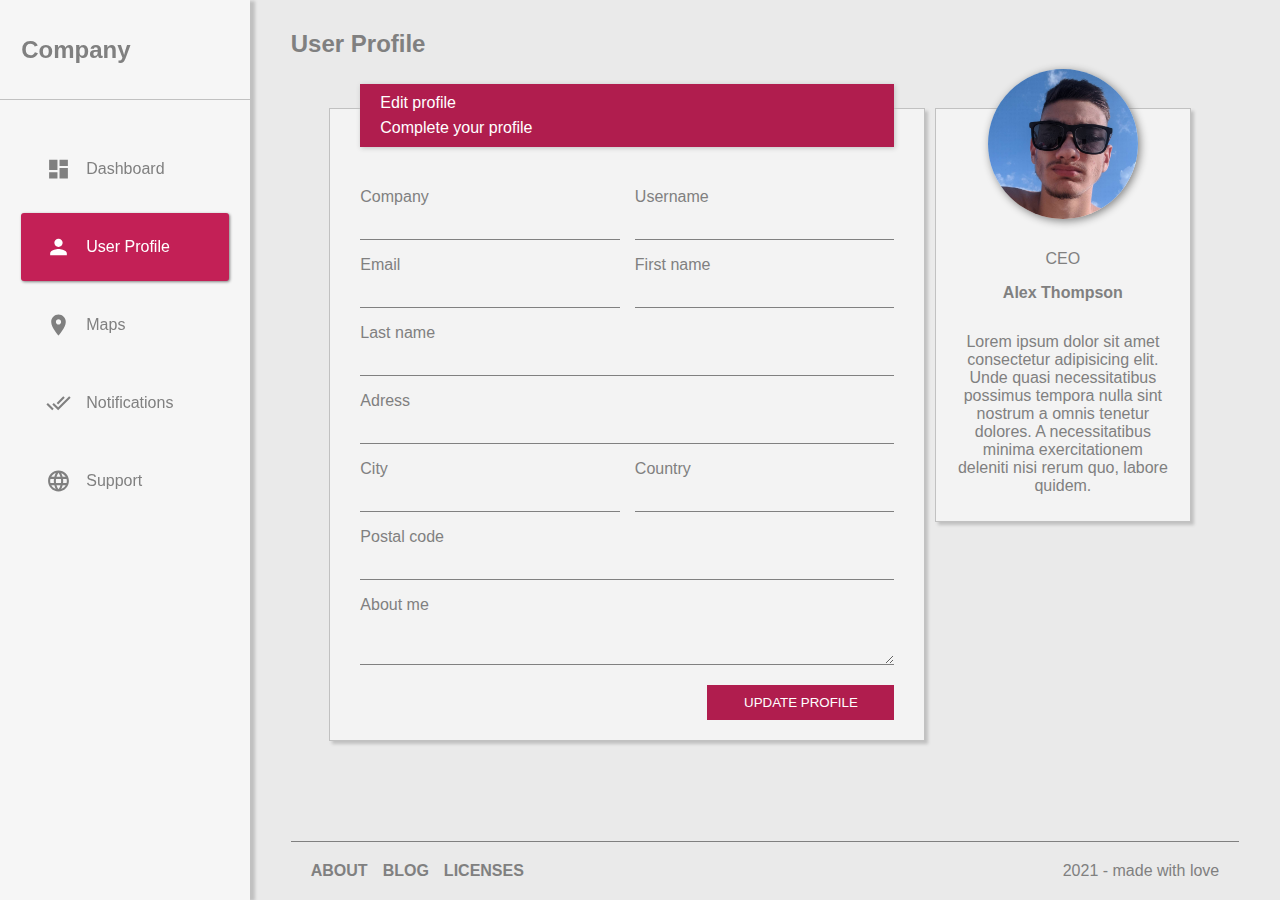
==== user.html @ 1bba41e6 "init commit in dev" ====
<!DOCTYPE html>
<html lang="en">

<head>
    <meta charset="UTF-8">
    <meta http-equiv="X-UA-Compatible" content="IE=edge">
    <meta name="viewport" content="width=device-width, initial-scale=1.0">
    <!-- GLOBAL INCLUDES -->
    <link rel="stylesheet" href="assets/css/framework.css">
    <link rel="stylesheet" href="assets/css/media.min.css">

    <!-- UNIQUE INCLUDES -->
    <link rel="stylesheet" href="assets/css/styleUser.min.css">

    <title>User Profile</title>
</head>

<body>
    <main id="content">
        <div class="container">
            <header class="d-flex">
                <input type="checkbox" id="burgerCheck" style="display: none;">
                <label for="burgerCheck">
                    <div class="burger-menu">
                        <div class="line"></div>
                        <div class="line"></div>
                        <div class="line"></div>
                    </div>
                </label>
                <nav id="mainNavMenu">
                    <header class="d-flex align-center">
                        <div class="container">
                            <div class="wrapper">
                                <div class="logo">
                                    <h2>Company</h2>
                                </div>
                            </div>
                        </div>
                    </header>
                    <main>
                        <div class="container">
                            <ul class="menu no-list-style">
                                <li class="menuItem">
                                    <a href="index.html" class="d-flex align-center">
                                        <svg height="48" viewBox="0 0 48 48" width="48"
                                            xmlns="http://www.w3.org/2000/svg">
                                            <path d="M0 0h48v48h-48z" fill="none" />
                                            <path fill="gray"
                                                d="M6 26h16v-20h-16v20zm0 16h16v-12h-16v12zm20 0h16v-20h-16v20zm0-36v12h16v-12h-16z" />
                                        </svg>
                                        Dashboard
                                    </a>
                                </li>
                                <li class="menuItem active">
                                    <a href="user.html" class="d-flex align-center">
                                        <svg height="48" viewBox="0 0 48 48" width="48"
                                            xmlns="http://www.w3.org/2000/svg">
                                            <path d="M0 0h48v48h-48z" fill="none" />
                                            <path fill="gray"
                                                d="M24 8c-4.42 0-8 3.58-8 8 0 4.41 3.58 8 8 8s8-3.59 8-8c0-4.42-3.58-8-8-8zm0 20c-5.33 0-16 2.67-16 8v4h32v-4c0-5.33-10.67-8-16-8z" />
                                        </svg>
                                        User Profile
                                    </a>
                                </li>
                                <li class="menuItem">
                                    <a href="#" class="d-flex align-center">
                                        <svg height="48" viewBox="0 0 48 48" width="48"
                                            xmlns="http://www.w3.org/2000/svg">
                                            <path d="M0 0h48v48h-48z" fill="none" />
                                            <path fill="gray"
                                                d="M24 4c-7.73 0-14 6.27-14 14 0 10.5 14 26 14 26s14-15.5 14-26c0-7.73-6.27-14-14-14zm0 19c-2.76 0-5-2.24-5-5s2.24-5 5-5 5 2.24 5 5-2.24 5-5 5z" />
                                        </svg>
                                        Maps
                                    </a>
                                </li>
                                <li class="menuItem">
                                    <a href="#" class="d-flex align-center">
                                        <svg height="48" viewBox="0 0 48 48" width="48"
                                            xmlns="http://www.w3.org/2000/svg">
                                            <path d="M0 0h48v48h-48z" fill="none" />
                                            <path fill="gray"
                                                d="M36 14l-2.83-2.83-12.68 12.69 2.83 2.83 12.68-12.69zm8.49-2.83l-21.18 21.17-8.34-8.34-2.83 2.83 11.17 11.17 24-24-2.82-2.83zm-43.66 15.66l11.17 11.17 2.83-2.83-11.17-11.17-2.83 2.83z" />
                                        </svg>
                                        Notifications
                                    </a>
                                </li>
                                <li class="menuItem">
                                    <a href="#" class="d-flex align-center">
                                        <svg height="48" viewBox="0 0 48 48" width="48"
                                            xmlns="http://www.w3.org/2000/svg">
                                            <path d="M0 0h48v48h-48z" fill="none" />
                                            <path fill="gray"
                                                d="M23.99 4c-11.05 0-19.99 8.95-19.99 20s8.94 20 19.99 20c11.05 0 20.01-8.95 20.01-20s-8.96-20-20.01-20zm13.85 12h-5.9c-.65-2.5-1.56-4.9-2.76-7.12 3.68 1.26 6.74 3.81 8.66 7.12zm-13.84-7.93c1.67 2.4 2.97 5.07 3.82 7.93h-7.64c.85-2.86 2.15-5.53 3.82-7.93zm-15.48 19.93c-.33-1.28-.52-2.62-.52-4s.19-2.72.52-4h6.75c-.16 1.31-.27 2.64-.27 4 0 1.36.11 2.69.28 4h-6.76zm1.63 4h5.9c.65 2.5 1.56 4.9 2.76 7.13-3.68-1.26-6.74-3.82-8.66-7.13zm5.9-16h-5.9c1.92-3.31 4.98-5.87 8.66-7.13-1.2 2.23-2.11 4.63-2.76 7.13zm7.95 23.93c-1.66-2.4-2.96-5.07-3.82-7.93h7.64c-.86 2.86-2.16 5.53-3.82 7.93zm4.68-11.93h-9.36c-.19-1.31-.32-2.64-.32-4 0-1.36.13-2.69.32-4h9.36c.19 1.31.32 2.64.32 4 0 1.36-.13 2.69-.32 4zm.51 11.12c1.2-2.23 2.11-4.62 2.76-7.12h5.9c-1.93 3.31-4.99 5.86-8.66 7.12zm3.53-11.12c.16-1.31.28-2.64.28-4 0-1.36-.11-2.69-.28-4h6.75c.33 1.28.53 2.62.53 4s-.19 2.72-.53 4h-6.75z" />
                                        </svg>
                                        Support
                                    </a>
                                </li>
                            </ul>
                        </div>
                    </main>
                </nav>
                <h2>User Profile</h2>
            </header>
            <main>
                <div class="container">
                    <div class="profileSettings d-flex">
                        <div class="card purple" id="editProfile">
                            <div class="container">
                                <header class="d-flex direction-column">
                                    <div class="blockUp innerText">
                                        <div class="text d-flex direction-column">
                                            <h4>Edit profile</h4>
                                            <p>Complete your profile</p>
                                        </div>
                                    </div>
                                    <div class="info">
                                        <form action="updateUserInfo.php" method="GET" class="d-flex direction-column align-end">
                                            <div class="wrapper">
                                                <label class="d-flex direction-column">
                                                    <p>Company</p>
                                                    <input type="text" name="company">
                                                </label>
                                                <label class="d-flex direction-column">
                                                    <p>Username</p>
                                                    <input type="text" name="username">
                                                </label>
                                                <label class="d-flex direction-column">
                                                    <p>Email</p>
                                                    <input type="email" name="email">
                                                </label>
                                                <label class="d-flex direction-column">
                                                    <p>First name</p>
                                                    <input type="text" name="fname">
                                                </label>
                                                <label class="d-flex direction-column">
                                                    <p>Last name</p>
                                                    <input type="text" name="lname">
                                                </label>
                                                <label class="d-flex direction-column w-100">
                                                    <p>Adress</p>
                                                    <input type="text" name="adress">
                                                </label>
                                                <label class="d-flex direction-column">
                                                    <p>City</p>
                                                    <input type="text" name="city">
                                                </label>
                                                <label class="d-flex direction-column">
                                                    <p>Country</p>
                                                    <input type="text" name="country">
                                                </label>
                                                <label class="d-flex direction-column">
                                                    <p>Postal code</p>
                                                    <input type="text" name="pcode">
                                                </label>
                                                <label class="d-flex direction-column w-100">
                                                    <p>About me</p>
                                                    <textarea name="about" cols="30" rows="2"></textarea>
                                                </label>
                                            </div>
                                            <button>UPDATE PROFILE</button>
                                        </form>
                                    </div>
                                </header>
                            </div>
                        </div>
                        <div class="card purple" id="profile">
                            <div class="container">
                                <header class="d-flex direction-column align-center">
                                    <div class="userPhoto">
                                        <img src="assets/img/avatar.jpg" alt="userphoto">
                                    </div>
                                    <p>CEO</p>
                                    <h4>Alex Thompson</h4>
                                </header>
                                <footer>
                                    <p>Lorem ipsum dolor sit amet consectetur adipisicing elit. Unde quasi necessitatibus possimus tempora nulla sint nostrum a omnis tenetur dolores. A necessitatibus minima exercitationem deleniti nisi rerum quo, labore quidem.</p>
                                </footer>
                            </div>
                        </div>
                    </div>
                </div>
            </main>
        </div>
        <footer id="mainFooter">
            <div class="container">
                <div class="wrapper d-flex justify-content-between align-center">
                    <ul class="menuList no-list-style">
                        <li class="menuItem"><a href="#">ABOUT</a></li>
                        <li class="menuItem"><a href="#">BLOG</a></li>
                        <li class="menuItem"><a href="#">LICENSES</a></li>
                    </ul>
                    <p class="copyright">
                        2021 - made with love
                    </p>
                </div>
            </div>
        </footer>
    </main>
</body>

</html>
---- assets/css/framework.css ----
/* ** VARIABLES ** */
/* CARD VARIABLES */
/* MIXINS */
.green .blockUp {
  background: #448B00;
}

.yellow .blockUp {
  background: #D89E24;
}

.blue .blockUp {
  background: #24478B;
}

.purple .blockUp {
  background: #B01D4E;
}

* {
  -webkit-box-sizing: border-box;
          box-sizing: border-box;
}

body {
  height: 100vh;
  padding: 0;
  margin: 0;
  font-family: "Segoe UI", sans-serif;
  background: #EAEAEA;
  display: -webkit-box;
  display: -ms-flexbox;
  display: flex;
}

h1, h2, h3, h4, h5, h6 {
  color: gray;
  margin: 0;
}

.container {
  width: 95%;
  padding-right: 15px;
  padding-left: 15px;
  margin-right: auto;
  margin-left: auto;
}

.d-flex {
  display: -webkit-box;
  display: -ms-flexbox;
  display: flex;
}

.justify-content-center {
  -webkit-box-pack: center;
      -ms-flex-pack: center;
          justify-content: center;
}

.justify-content-right {
  -webkit-box-pack: end;
      -ms-flex-pack: end;
          justify-content: flex-end;
}

.justify-content-between {
  -webkit-box-pack: justify;
      -ms-flex-pack: justify;
          justify-content: space-between;
}

.align-center {
  -webkit-box-align: center;
      -ms-flex-align: center;
          align-items: center;
}

.align-end {
  -webkit-box-align: end;
      -ms-flex-align: end;
          align-items: flex-end;
}

.direction-column {
  -webkit-box-orient: vertical;
  -webkit-box-direction: normal;
      -ms-flex-direction: column;
          flex-direction: column;
}

.no-list-style {
  list-style: none;
}

a {
  color: gray;
  text-decoration: none;
}

/* MENU */
nav#mainNavMenu {
  z-index: 99999;
  -webkit-transition: .1s linear;
  transition: .1s linear;
  background: #F6F6F6;
  width: 300px;
  height: 100%;
  position: fixed;
  bottom: 0;
  left: 0;
  top: 0;
  -webkit-box-shadow: 5px 1px 3px #C1C1C1;
          box-shadow: 5px 1px 3px #C1C1C1;
}

nav#mainNavMenu header {
  height: 100px;
  border-bottom: 1px solid #C1C1C1;
}

nav#mainNavMenu main {
  margin-top: 35px;
}

nav#mainNavMenu main ul.menu {
  padding-left: 0;
}

nav#mainNavMenu main ul.menu li {
  margin-top: 10px;
  -webkit-transition: .3s linear;
  transition: .3s linear;
}

nav#mainNavMenu main ul.menu li a {
  padding: 10px 25px;
}

nav#mainNavMenu main ul.menu li svg {
  width: 25px;
  margin-right: 15px;
}

nav#mainNavMenu main ul.menu li:hover {
  background-color: #C32056;
  border-radius: 3px;
  -webkit-box-shadow: 1px 1px 3px gray;
          box-shadow: 1px 1px 3px gray;
}

nav#mainNavMenu main ul.menu li:hover a {
  color: #FFFFFF;
}

nav#mainNavMenu main ul.menu li:hover a svg path + path {
  fill: white;
}

nav#mainNavMenu main .active {
  background-color: #C32056;
  border-radius: 3px;
  -webkit-box-shadow: 1px 1px 3px gray;
          box-shadow: 1px 1px 3px gray;
}

nav#mainNavMenu main .active a {
  color: #FFFFFF;
}

nav#mainNavMenu main .active a svg path + path {
  fill: white;
}

.cards {
  -webkit-box-pack: justify;
      -ms-flex-pack: justify;
          justify-content: space-between;
}

#content {
  width: 100%;
  margin-left: 300px;
  margin-top: 30px;
}

#content header label {
  left: 0;
  -webkit-transition: .1s linear;
  transition: .1s linear;
}

#content header .burger-menu {
  display: none;
  -webkit-box-orient: vertical;
  -webkit-box-direction: normal;
      -ms-flex-direction: column;
          flex-direction: column;
  position: relative;
  margin-right: 15px;
  z-index: 999999;
}

#content header .burger-menu::before {
  content: "\00D7";
  position: fixed;
  font-size: 50px;
  color: gray;
  width: 35px;
  -webkit-transition: .3s linear;
  transition: .3s linear;
  opacity: 0;
  top: 0;
}

#content header .burger-menu .line {
  width: 35px;
  height: 3px;
  background-color: gray;
  border-radius: 1px;
  margin-top: 6px;
  -webkit-transition: .1s linear;
  transition: .1s linear;
  display: -webkit-box;
  display: -ms-flexbox;
  display: flex;
}

#content header #burgerCheck:checked + label + nav#mainNavMenu {
  left: 0;
}

#content header #burgerCheck:checked + label {
  position: relative;
  left: 160px;
}

#content header #burgerCheck:checked + label .burger-menu .line {
  opacity: 0;
}

#content header #burgerCheck:checked + label .burger-menu::before {
  top: 15px;
  opacity: 1;
}

footer#mainFooter .wrapper {
  border-top: 1px solid gray;
  color: grey;
  padding: 20px;
}

footer#mainFooter .wrapper p {
  margin: 0;
}

footer#mainFooter .wrapper ul.menuList {
  padding: 0;
  margin: 0;
  display: -webkit-box;
  display: -ms-flexbox;
  display: flex;
}

footer#mainFooter .wrapper ul.menuList li.menuItem {
  margin-right: 15px;
}

footer#mainFooter .wrapper ul.menuList li.menuItem a {
  font-weight: bold;
}
/*# sourceMappingURL=framework.css.map */
---- assets/css/media.min.css ----
@media screen and (max-width:1500px){nav#mainNavMenu{width:250px}#content{margin-left:250px}.cards .card header .info .description{font-size:15px!important}#subscriptionTypes .cards .card header .blockUp svg{width:20px!important;height:auto}#subscriptionTypes .cards .card header .blockUp{width:50px!important;height:50px!important}}@media screen and (min-width:1000px) and (max-width:1200px){#tools .card:nth-child(1) ul{padding-left:0!important}#tools .card:nth-child(1) a,#tools .card:nth-child(1) p{font-size:12px}}@media screen and (max-width:1000px){#subscriptionTypes .cards,#tools .cards{-ms-flex-wrap:wrap;flex-wrap:wrap}#subscriptionTypes .cards .card,#tools .cards .card{-webkit-box-flex:1;-ms-flex-positive:1;flex-grow:1;width:33%!important}#tools .cards .card{width:100%!important}.profileSettings{-webkit-box-orient:vertical;-webkit-box-direction:reverse;-ms-flex-direction:column-reverse;flex-direction:column-reverse}.profileSettings .card{width:100%!important}.profileSettings .card .info form button{width:75%}}@media screen and (max-width:800px){nav#mainNavMenu{left:-999px}#content{margin-left:0}#content .burger-menu{display:-webkit-box!important;display:-ms-flexbox!important;display:flex!important}}@media screen and (max-width:650px){#news .cards{-ms-flex-wrap:wrap;flex-wrap:wrap}#news .cards .card{-webkit-box-flex:1;-ms-flex-positive:1;flex-grow:1;width:100%!important}}@media screen and (max-width:500px){#subscriptionTypes .cards .card{-webkit-box-flex:1;-ms-flex-positive:1;flex-grow:1;width:100%!important}}
---- assets/css/styleUser.min.css ----
#content .profileSettings{margin-bottom:100px}#content .profileSettings #editProfile{width:70%;background:#f3f3f3;border:1px solid #c1c1c1;-webkit-box-shadow:3px 3px 3px #c1c1c1;box-shadow:3px 3px 3px #c1c1c1}#content .profileSettings #editProfile{margin-right:10px;margin-top:50px}#content .profileSettings #editProfile header .text h4{color:#fff;font-weight:400}#content .profileSettings #editProfile header .info{display:-webkit-box;display:-ms-flexbox;display:flex;-webkit-box-orient:vertical;-webkit-box-direction:normal;-ms-flex-direction:column;flex-direction:column}#content .profileSettings #editProfile header .info h5{font-size:12px;text-align:right;font-weight:400}#content .profileSettings #editProfile header .info h2{font-weight:400;text-align:left}#content .profileSettings #editProfile header .info h2+.description{font-size:16px;text-align:left}#content .profileSettings #editProfile header .info .description{font-size:25px;text-align:right}#content .profileSettings #editProfile header .blockUp{display:-webkit-box;display:-ms-flexbox;display:flex;-webkit-box-pack:center;-ms-flex-pack:center;justify-content:center;-webkit-box-align:center;-ms-flex-align:center;align-items:center;width:100%;height:100%;position:relative;top:-25px;-webkit-box-shadow:1px 1px 5px #c1c1c1;box-shadow:1px 1px 5px #c1c1c1}#content .profileSettings #editProfile header .blockUp img{width:100%;padding:20px}#content .profileSettings #editProfile header .blockUp svg{width:100%;height:auto}#content .profileSettings #editProfile header .innerText{-webkit-box-pack:start!important;-ms-flex-pack:start!important;justify-content:flex-start!important;padding:10px 20px;color:#fff}#content .profileSettings #editProfile header .innerText p{margin:7px 0 0}#content .profileSettings #editProfile header .innerText ul.listTool{padding-left:15px;margin:0}#content .profileSettings #editProfile header .innerText ul.listTool li.itemTool a{padding:10px 12px;color:#fff;-webkit-transition:.2s linear;transition:.2s linear;border-radius:3px}#content .profileSettings #editProfile header .innerText ul.listTool li.itemTool a:hover{background-color:#dead49}#content .profileSettings #editProfile header .innerText ul.listTool li.itemTool a svg{margin-right:5px;width:auto!important}#content .profileSettings #editProfile footer{margin-top:5px;padding:10px 0;border-top:1px solid #c1c1c1}#content .profileSettings #editProfile footer .card-btn{font-size:13px}#content .profileSettings #editProfile footer .card-btn img{width:16px;margin-right:7px}#content .profileSettings #editProfile .info form{padding-bottom:20px}#content .profileSettings #editProfile .info form button{min-width:35%;padding:10px 0;color:#fff;margin-top:20px;background-color:#b01d4e;border:none}#content .profileSettings #editProfile .info form .wrapper{display:-webkit-box;display:-ms-flexbox;display:flex;-ms-flex-flow:wrap;flex-flow:wrap;margin-left:-15px}#content .profileSettings #editProfile .info form .wrapper .w-100{-ms-flex-preferred-size:100%;flex-basis:100%}#content .profileSettings #editProfile .info form .wrapper label{-webkit-box-flex:1;-ms-flex:1;flex:1;margin-left:15px}#content .profileSettings #editProfile .info form .wrapper label p{color:gray}#content .profileSettings #editProfile .info form .wrapper label input,#content .profileSettings #editProfile .info form .wrapper label textarea{border:none;border-bottom:1px solid gray;background:0 0}#content .profileSettings #editProfile .info form .wrapper label input:focus,#content .profileSettings #editProfile .info form .wrapper label textarea:focus{outline:0}#content .profileSettings #profile{height:-webkit-max-content;height:-moz-max-content;height:max-content;color:gray}#content .profileSettings #profile{width:30%;background:#f3f3f3;border:1px solid #c1c1c1;-webkit-box-shadow:3px 3px 3px #c1c1c1;box-shadow:3px 3px 3px #c1c1c1}#content .profileSettings #profile{margin-right:10px;margin-top:50px}#content .profileSettings #profile header .text h4{color:#fff;font-weight:400}#content .profileSettings #profile header .info{display:-webkit-box;display:-ms-flexbox;display:flex;-webkit-box-orient:vertical;-webkit-box-direction:normal;-ms-flex-direction:column;flex-direction:column}#content .profileSettings #profile header .info h5{font-size:12px;text-align:right;font-weight:400}#content .profileSettings #profile header .info h2{font-weight:400;text-align:left}#content .profileSettings #profile header .info h2+.description{font-size:16px;text-align:left}#content .profileSettings #profile header .info .description{font-size:25px;text-align:right}#content .profileSettings #profile header .blockUp{display:-webkit-box;display:-ms-flexbox;display:flex;-webkit-box-pack:center;-ms-flex-pack:center;justify-content:center;-webkit-box-align:center;-ms-flex-align:center;align-items:center;width:100%;height:100%;position:relative;top:-25px;-webkit-box-shadow:1px 1px 5px #c1c1c1;box-shadow:1px 1px 5px #c1c1c1}#content .profileSettings #profile header .blockUp img{width:100%;padding:20px}#content .profileSettings #profile header .blockUp svg{width:100%;height:auto}#content .profileSettings #profile header .innerText{-webkit-box-pack:start!important;-ms-flex-pack:start!important;justify-content:flex-start!important;padding:10px 20px;color:#fff}#content .profileSettings #profile header .innerText p{margin:7px 0 0}#content .profileSettings #profile header .innerText ul.listTool{padding-left:15px;margin:0}#content .profileSettings #profile header .innerText ul.listTool li.itemTool a{padding:10px 12px;color:#fff;-webkit-transition:.2s linear;transition:.2s linear;border-radius:3px}#content .profileSettings #profile header .innerText ul.listTool li.itemTool a:hover{background-color:#dead49}#content .profileSettings #profile header .innerText ul.listTool li.itemTool a svg{margin-right:5px;width:auto!important}#content .profileSettings #profile footer{margin-top:5px;padding:10px 0;border-top:1px solid #c1c1c1}#content .profileSettings #profile footer .card-btn{font-size:13px}#content .profileSettings #profile footer .card-btn img{width:16px;margin-right:7px}#content .profileSettings #profile header .userPhoto{width:150px;height:150px;position:relative;top:-40px;margin-bottom:-25px}#content .profileSettings #profile header .userPhoto img{border-radius:50%;-webkit-box-shadow:2px 2px 8px gray;box-shadow:2px 2px 8px gray;height:inherit}#content .profileSettings #profile footer{border:none;text-align:center}
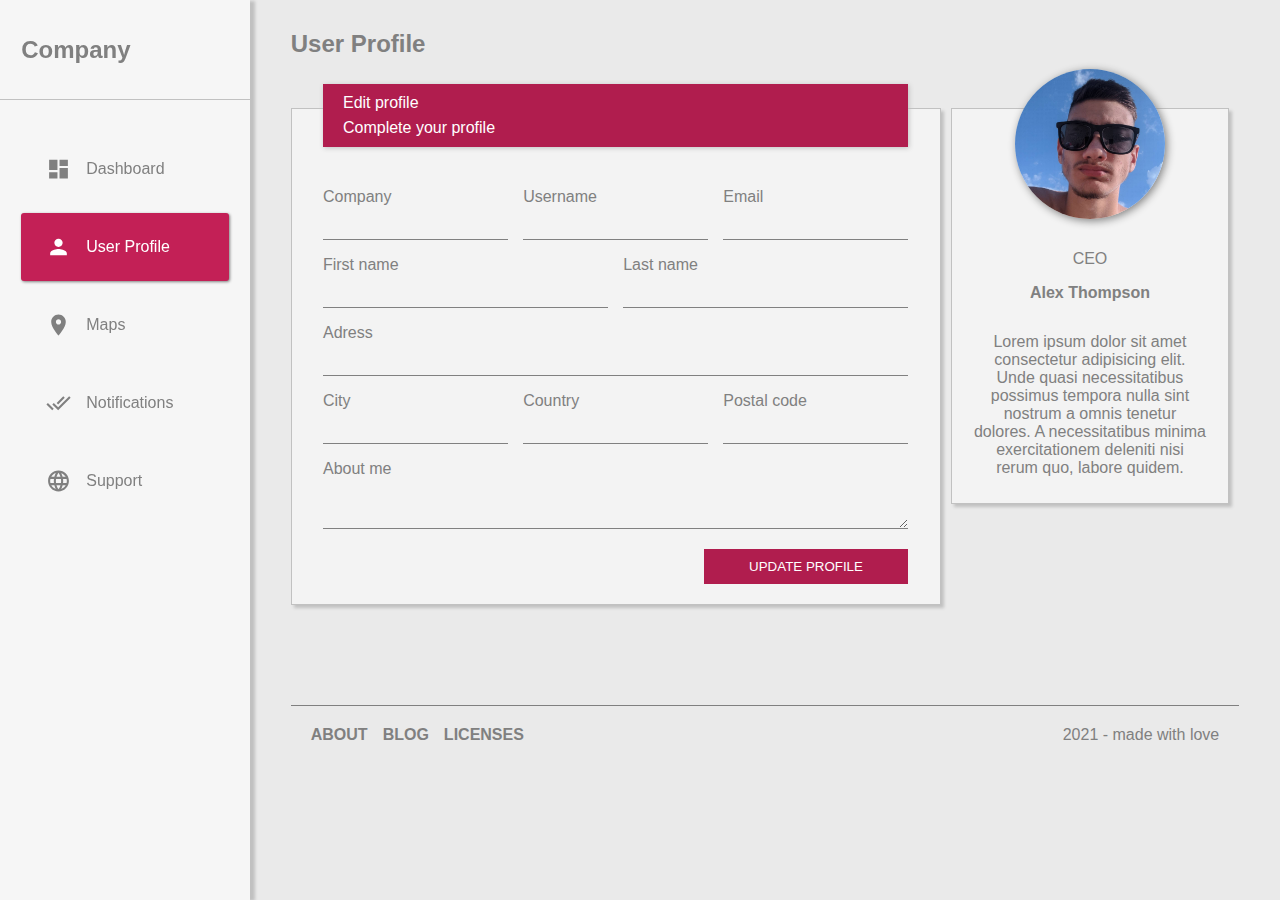
==== commit f5f769c5: "some fixes)" ====
--- a/user.html
+++ b/user.html
@@ -6,7 +6,7 @@
     <meta http-equiv="X-UA-Compatible" content="IE=edge">
     <meta name="viewport" content="width=device-width, initial-scale=1.0">
     <!-- GLOBAL INCLUDES -->
-    <link rel="stylesheet" href="assets/css/framework.css">
+    <link rel="stylesheet" href="assets/css/framework.min.css">
     <link rel="stylesheet" href="assets/css/media.min.css">
 
     <!-- UNIQUE INCLUDES -->
@@ -102,80 +102,78 @@
                 <h2>User Profile</h2>
             </header>
             <main>
-                <div class="container">
-                    <div class="profileSettings d-flex">
-                        <div class="card purple" id="editProfile">
-                            <div class="container">
-                                <header class="d-flex direction-column">
-                                    <div class="blockUp innerText">
-                                        <div class="text d-flex direction-column">
-                                            <h4>Edit profile</h4>
-                                            <p>Complete your profile</p>
+                <div class="profileSettings d-flex">
+                    <div class="card purple" id="editProfile">
+                        <div class="container">
+                            <header class="d-flex direction-column">
+                                <div class="blockUp innerText">
+                                    <div class="text d-flex direction-column">
+                                        <h4>Edit profile</h4>
+                                        <p>Complete your profile</p>
+                                    </div>
+                                </div>
+                                <div class="info">
+                                    <form action="updateUserInfo.php" method="GET" class="d-flex direction-column align-end">
+                                        <div class="wrapper">
+                                            <label class="d-flex direction-column">
+                                                <p>Company</p>
+                                                <input type="text" name="company">
+                                            </label>
+                                            <label class="d-flex direction-column">
+                                                <p>Username</p>
+                                                <input type="text" name="username">
+                                            </label>
+                                            <label class="d-flex direction-column">
+                                                <p>Email</p>
+                                                <input type="email" name="email">
+                                            </label>
+                                            <label class="d-flex direction-column">
+                                                <p>First name</p>
+                                                <input type="text" name="fname">
+                                            </label>
+                                            <label class="d-flex direction-column">
+                                                <p>Last name</p>
+                                                <input type="text" name="lname">
+                                            </label>
+                                            <label class="d-flex direction-column w-100">
+                                                <p>Adress</p>
+                                                <input type="text" name="adress">
+                                            </label>
+                                            <label class="d-flex direction-column">
+                                                <p>City</p>
+                                                <input type="text" name="city">
+                                            </label>
+                                            <label class="d-flex direction-column">
+                                                <p>Country</p>
+                                                <input type="text" name="country">
+                                            </label>
+                                            <label class="d-flex direction-column">
+                                                <p>Postal code</p>
+                                                <input type="text" name="pcode">
+                                            </label>
+                                            <label class="d-flex direction-column w-100">
+                                                <p>About me</p>
+                                                <textarea name="about" cols="30" rows="2"></textarea>
+                                            </label>
                                         </div>
-                                    </div>
-                                    <div class="info">
-                                        <form action="updateUserInfo.php" method="GET" class="d-flex direction-column align-end">
-                                            <div class="wrapper">
-                                                <label class="d-flex direction-column">
-                                                    <p>Company</p>
-                                                    <input type="text" name="company">
-                                                </label>
-                                                <label class="d-flex direction-column">
-                                                    <p>Username</p>
-                                                    <input type="text" name="username">
-                                                </label>
-                                                <label class="d-flex direction-column">
-                                                    <p>Email</p>
-                                                    <input type="email" name="email">
-                                                </label>
-                                                <label class="d-flex direction-column">
-                                                    <p>First name</p>
-                                                    <input type="text" name="fname">
-                                                </label>
-                                                <label class="d-flex direction-column">
-                                                    <p>Last name</p>
-                                                    <input type="text" name="lname">
-                                                </label>
-                                                <label class="d-flex direction-column w-100">
-                                                    <p>Adress</p>
-                                                    <input type="text" name="adress">
-                                                </label>
-                                                <label class="d-flex direction-column">
-                                                    <p>City</p>
-                                                    <input type="text" name="city">
-                                                </label>
-                                                <label class="d-flex direction-column">
-                                                    <p>Country</p>
-                                                    <input type="text" name="country">
-                                                </label>
-                                                <label class="d-flex direction-column">
-                                                    <p>Postal code</p>
-                                                    <input type="text" name="pcode">
-                                                </label>
-                                                <label class="d-flex direction-column w-100">
-                                                    <p>About me</p>
-                                                    <textarea name="about" cols="30" rows="2"></textarea>
-                                                </label>
-                                            </div>
-                                            <button>UPDATE PROFILE</button>
-                                        </form>
-                                    </div>
-                                </header>
-                            </div>
+                                        <button>UPDATE PROFILE</button>
+                                    </form>
+                                </div>
+                            </header>
                         </div>
-                        <div class="card purple" id="profile">
-                            <div class="container">
-                                <header class="d-flex direction-column align-center">
-                                    <div class="userPhoto">
-                                        <img src="assets/img/avatar.jpg" alt="userphoto">
-                                    </div>
-                                    <p>CEO</p>
-                                    <h4>Alex Thompson</h4>
-                                </header>
-                                <footer>
-                                    <p>Lorem ipsum dolor sit amet consectetur adipisicing elit. Unde quasi necessitatibus possimus tempora nulla sint nostrum a omnis tenetur dolores. A necessitatibus minima exercitationem deleniti nisi rerum quo, labore quidem.</p>
-                                </footer>
-                            </div>
+                    </div>
+                    <div class="card purple" id="profile">
+                        <div class="container">
+                            <header class="d-flex direction-column align-center">
+                                <div class="userPhoto">
+                                    <img src="assets/img/avatar.jpg" alt="userphoto">
+                                </div>
+                                <p>CEO</p>
+                                <h4>Alex Thompson</h4>
+                            </header>
+                            <footer>
+                                <p>Lorem ipsum dolor sit amet consectetur adipisicing elit. Unde quasi necessitatibus possimus tempora nulla sint nostrum a omnis tenetur dolores. A necessitatibus minima exercitationem deleniti nisi rerum quo, labore quidem.</p>
+                            </footer>
                         </div>
                     </div>
                 </div>
--- a/assets/css/framework.min.css
+++ b/assets/css/framework.min.css
@@ -0,0 +1 @@
+.green .blockUp{background:#448b00}.yellow .blockUp{background:#d89e24}.blue .blockUp{background:#24478b}.purple .blockUp{background:#b01d4e}*{-webkit-box-sizing:border-box;box-sizing:border-box}body{height:100vh;padding:0;margin:0;font-family:"Segoe UI",sans-serif;background:#eaeaea;display:-webkit-box;display:-ms-flexbox;display:flex}h1,h2,h3,h4,h5,h6{color:gray;margin:0}.container{width:95%;padding-right:15px;padding-left:15px;margin-right:auto;margin-left:auto}.d-flex{display:-webkit-box;display:-ms-flexbox;display:flex}.justify-content-center{-webkit-box-pack:center;-ms-flex-pack:center;justify-content:center}.justify-content-right{-webkit-box-pack:end;-ms-flex-pack:end;justify-content:flex-end}.justify-content-between{-webkit-box-pack:justify;-ms-flex-pack:justify;justify-content:space-between}.align-center{-webkit-box-align:center;-ms-flex-align:center;align-items:center}.align-end{-webkit-box-align:end;-ms-flex-align:end;align-items:flex-end}.direction-column{-webkit-box-orient:vertical;-webkit-box-direction:normal;-ms-flex-direction:column;flex-direction:column}.no-list-style{list-style:none}a{color:gray;text-decoration:none}nav#mainNavMenu{z-index:99999;-webkit-transition:.1s linear;transition:.1s linear;background:#f6f6f6;width:300px;height:100%;position:fixed;bottom:0;left:0;top:0;-webkit-box-shadow:5px 1px 3px #c1c1c1;box-shadow:5px 1px 3px #c1c1c1}nav#mainNavMenu header{height:100px;border-bottom:1px solid #c1c1c1}nav#mainNavMenu main{margin-top:35px}nav#mainNavMenu main ul.menu{padding-left:0}nav#mainNavMenu main ul.menu li{margin-top:10px;-webkit-transition:.3s linear;transition:.3s linear}nav#mainNavMenu main ul.menu li a{padding:10px 25px}nav#mainNavMenu main ul.menu li svg{width:25px;margin-right:15px}nav#mainNavMenu main ul.menu li:hover{background-color:#c32056;border-radius:3px;-webkit-box-shadow:1px 1px 3px gray;box-shadow:1px 1px 3px gray}nav#mainNavMenu main ul.menu li:hover a{color:#fff}nav#mainNavMenu main ul.menu li:hover a svg path+path{fill:#fff}nav#mainNavMenu main .active{background-color:#c32056;border-radius:3px;-webkit-box-shadow:1px 1px 3px gray;box-shadow:1px 1px 3px gray}nav#mainNavMenu main .active a{color:#fff}nav#mainNavMenu main .active a svg path+path{fill:#fff}.cards{-webkit-box-pack:justify;-ms-flex-pack:justify;justify-content:space-between}#content{width:100%;margin-left:300px;margin-top:30px}#content header label{left:0;-webkit-transition:.1s linear;transition:.1s linear}#content header .burger-menu{display:none;-webkit-box-orient:vertical;-webkit-box-direction:normal;-ms-flex-direction:column;flex-direction:column;position:relative;margin-right:15px;z-index:999999}#content header .burger-menu::before{content:"\00D7";position:fixed;font-size:50px;color:gray;width:35px;-webkit-transition:.3s linear;transition:.3s linear;opacity:0;top:0}#content header .burger-menu .line{width:35px;height:3px;background-color:gray;border-radius:1px;margin-top:6px;-webkit-transition:.1s linear;transition:.1s linear;display:-webkit-box;display:-ms-flexbox;display:flex}#content header #burgerCheck:checked+label+nav#mainNavMenu{left:0}#content header #burgerCheck:checked+label{position:relative;left:160px}#content header #burgerCheck:checked+label .burger-menu .line{opacity:0}#content header #burgerCheck:checked+label .burger-menu::before{top:15px;opacity:1}footer#mainFooter .wrapper{border-top:1px solid gray;color:grey;padding:20px}footer#mainFooter .wrapper p{margin:0}footer#mainFooter .wrapper ul.menuList{padding:0;margin:0;display:-webkit-box;display:-ms-flexbox;display:flex}footer#mainFooter .wrapper ul.menuList li.menuItem{margin-right:15px}footer#mainFooter .wrapper ul.menuList li.menuItem a{font-weight:700}